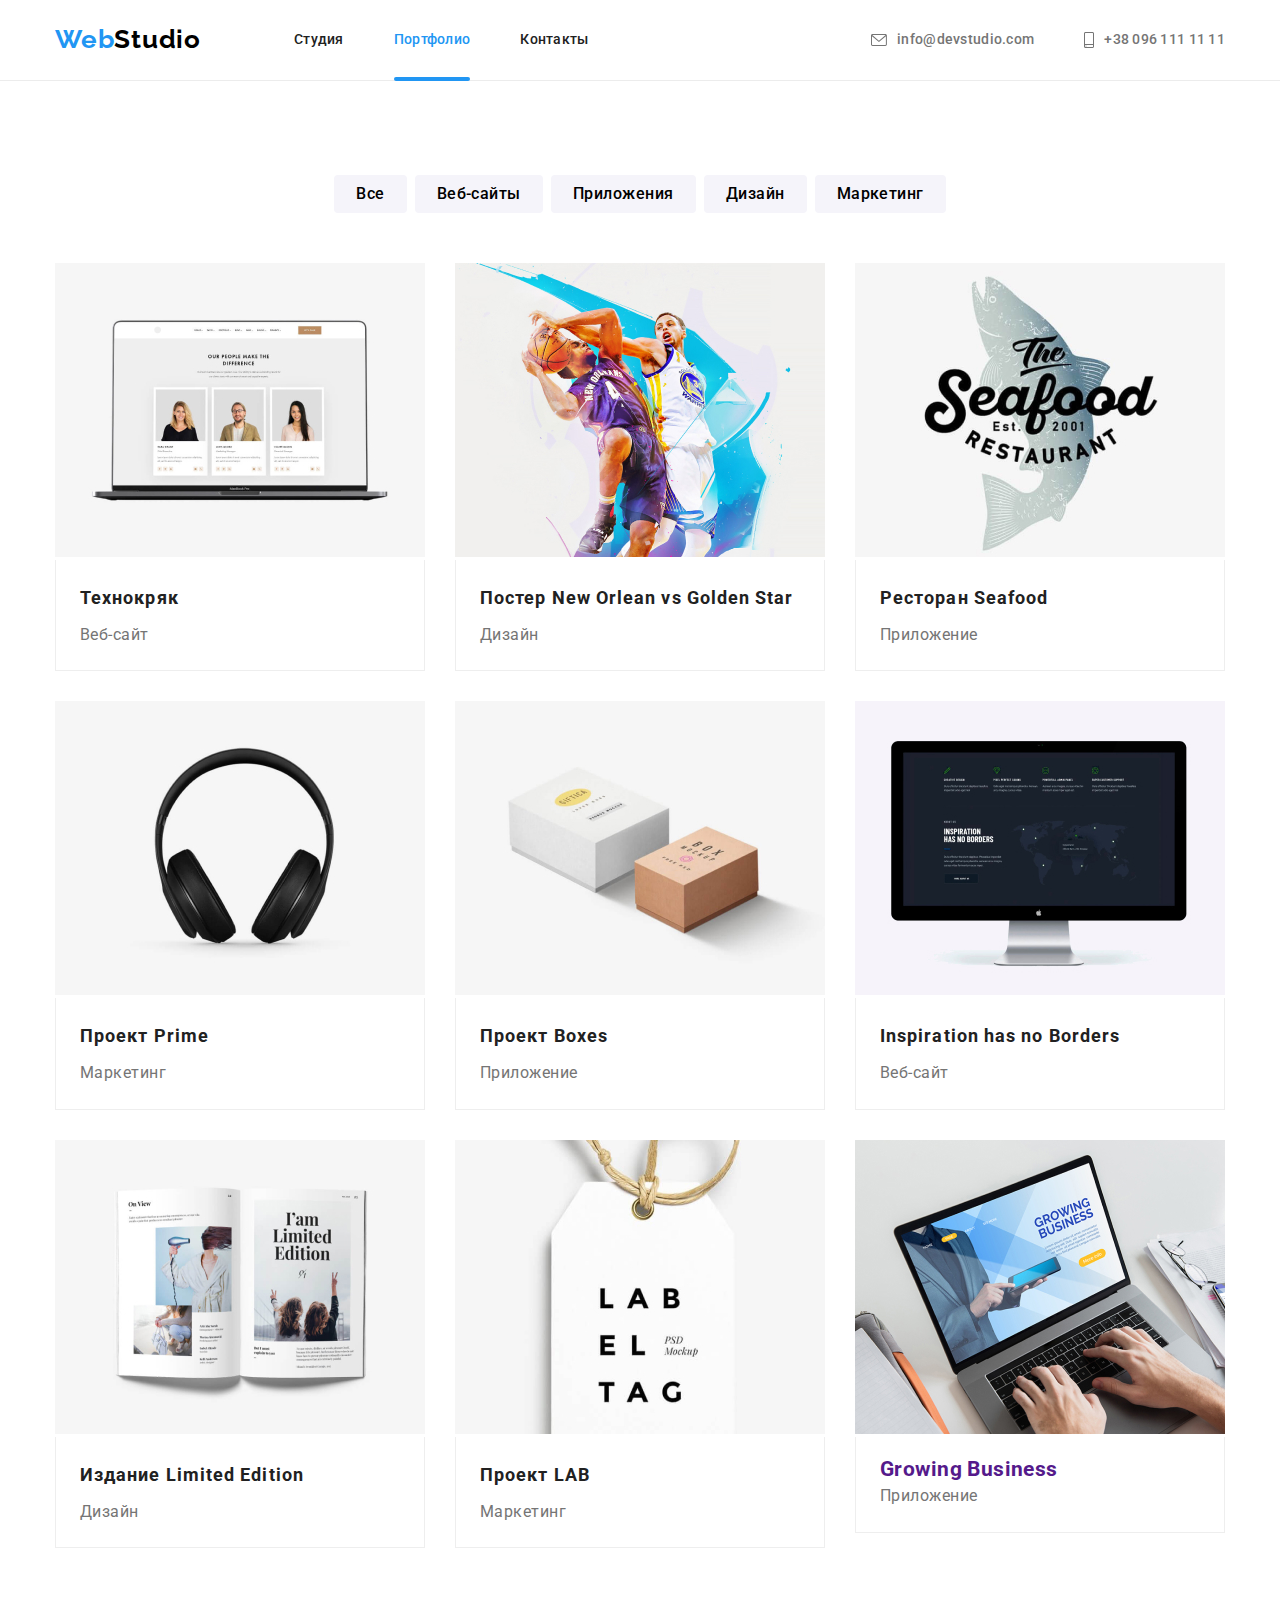
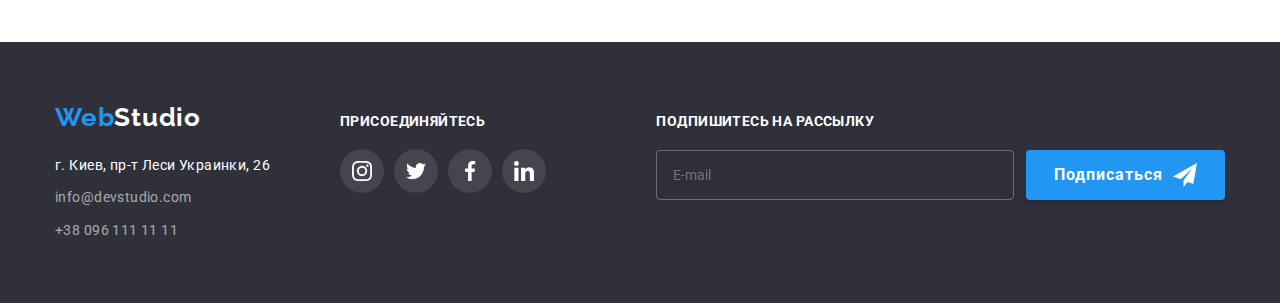
==== portfolio.html @ 837e89fe "6 домашка" ====
<!DOCTYPE html>
<html lang="ru">
	<head>
		<meta charset="UTF-8" />
		<meta http-equiv="X-UA-Compatible" content="IE=edge" />
		<meta name="viewport" content="width=device-width, initial-scale=1.0" />
		<!-- <link rel="stylesheet" href="modern-normalize.css" /> -->
		<link
			rel="stylesheet"
			href="https://cdnjs.cloudflare.com/ajax/libs/modern-normalize/1.0.0/modern-normalize.min.css"
		/>
		<link rel="stylesheet" href="styles.css" />
		<link rel="preconnect" href="https://fonts.googleapis.com" />
		<link rel="preconnect" href="https://fonts.gstatic.com" crossorigin />
		<link
			href="https://fonts.googleapis.com/css2?family=Raleway:wght@700&family=Roboto:wght@400;500;700;900&display=swap"
			rel="stylesheet"
		/>

		<title>Portfolio</title>
	</head>

	<body>
		<!--Заголовок-->
		<header class="header">
			<div class="conteiner header-nav">
				<nav class="header-nav">
					<a href="./index.html" class="logo"><span class="logo-web">Web</span>Studio</a>

					<ul class="menu-nav">
						<li class="item"><a class="nav-link" href="./index.html">Студия</a></li>
						<li class="item"><a class="nav-link act" href="./portfolio.html">Портфолио</a></li>
						<li class="item"><a class="nav-link" href="">Контакты</a></li>
					</ul>
				</nav>

				<ul class="menu-nav-cont">
					<li class="item"
						><a class="nav-cont" href="mailto:info@devstudio.com">
							<svg class="mail-icon">
								<use href="./icons/icons2v.svg#icon-convert1"></use>
							</svg>info@devstudio.com</a>
					</li>
					<li class="item"
						><a class="nav-cont" href="tel:+380961111111">
							<svg class="pfone-icon">
								<use href="./icons/icons2v.svg#icon-smartphone"></use>
							</svg>+38 096 111 11 11</a>
					</li>
				</ul>
			</div>
		</header>
		<main>
			<!--Page-Portfolio-->
			<!--Button-Portfolio-->
			<section class="section">
				<h1 hidden>Послуги</h1>
				<div class="conteiner">
					<ul class="menu-btn-list">
						<li class="item"><button type="button" class="filtre batton-pasiv">Все</button></li>
						<li class="item"><button type="button" class="filtre batton-pasiv">Веб-сайты</button></li>
						<li class="item"><button type="button" class="filtre batton-pasiv">Приложения</button></li>
						<li class="item"><button type="button" class="filtre batton-pasiv">Дизайн</button></li>
						<li class="item"><button type="button" class="filtre batton-pasiv">Маркетинг</button></li>
					</ul>
					<!--Content-Portfolio-->

					<ul class="portfolio">
						<li class="portfolio-cart">
							<a href="" target="_blank" class="cart-link">
								<div class="cart-thomb">
								<img src="images/3-portfolio-01.jpg" class="img-card-two" alt="" width="370" height="294" />
									<p class="owerlay-text">Ресурс предлагает комплексные предложения с 
									разным уровнем функционала и сервисов. 
									Все это позволит посетителю получить исчерпывающие сведения 
									о компании или частном лице.</p>
									</div>
								<div class="item-div">
									<h2 class="portfolio-title portfolio-hed">Технокряк</h2>
									<p class="portfolio-text">Веб-сайт</p>
								</div>
							</a>
						</li>
						<li class="portfolio-cart">
							<a href="" target="_blank" class="cart-link">
								<div class="cart-thomb">
								<img src="images/3-portfolio-02.jpg" class="img-card-two" alt="" width="370" height="294" />
								<p class="owerlay-text">Ресурс предлагает комплексные предложения с 
									разным уровнем функционала и сервисов. 
									Все это позволит посетителю получить исчерпывающие сведения 
									о компании или частном лице.</p>
								</div>
									<div class="item-div">
									<h2 class="portfolio-title portfolio-hed">Постер New Orlean vs Golden Star</h2>
									<p class="portfolio-text">Дизайн</p>
								</div>
							</a>
						</li>
						<li class="portfolio-cart">
							<a href="" target="_blank" class="cart-link">
								<div class="cart-thomb">
								<img src="images/3-portfolio-03.jpg" class="img-card-two" alt="" width="370" height="294" />
								<p class="owerlay-text">Ресурс предлагает комплексные предложения с 
									разным уровнем функционала и сервисов. 
									Все это позволит посетителю получить исчерпывающие сведения 
									о компании или частном лице.</p>
								</div>
									<div class="item-div">
									<h2 class="portfolio-title portfolio-hed">Ресторан Seafood</h2>
									<p class="portfolio-text">Приложение</p>
								</div>
							</a>
						</li>
						<li class="portfolio-cart">
							<a href="" target="_blank" class="cart-link">
								<div class="cart-thomb">
								<img src="images/3-portfolio-04.jpg" class="img-card-two" alt="" width="370" height="294" />
								<p class="owerlay-text">Ресурс предлагает комплексные предложения с 
									разным уровнем функционала и сервисов. 
									Все это позволит посетителю получить исчерпывающие сведения 
									о компании или частном лице.</p>
									</div>
								<div class="item-div">
									<h2 class="portfolio-title portfolio-hed">Проект Prime</h2>
									<p class="portfolio-text">Маркетинг</p>
								</div>
							</a>
						</li>
						<li class="portfolio-cart">
							<a href="" target="_blank" class="cart-link">
								<div class="cart-thomb">
								<img src="images/3-portfolio-05.jpg" class="img-card-two" alt="" width="370" height="294" />
								<p class="owerlay-text">Ресурс предлагает комплексные предложения с 
									разным уровнем функционала и сервисов. 
									Все это позволит посетителю получить исчерпывающие сведения 
									о компании или частном лице.</p>
								</div>
									<div class="item-div">
									<h2 class="portfolio-title portfolio-hed">Проект Boxes</h2>
									<p class="portfolio-text">Приложение</p>
								</div>
							</a>
						</li>
						<li class="portfolio-cart">
							<a href="" target="_blank" class="cart-link">
								<div class="cart-thomb">
								<img src="images/3-portfolio-06.jpg" class="img-card-two" alt="" width="370" height="294" />
								<p class="owerlay-text">Ресурс предлагает комплексные предложения с 
									разным уровнем функционала и сервисов. 
									Все это позволит посетителю получить исчерпывающие сведения 
									о компании или частном лице.</p>
								</div>
									<div class="item-div">
									<h2 class="portfolio-title portfolio-hed">Inspiration has no Borders</h2>
									<p class="portfolio-text">Веб-сайт</p>
								</div>
							</a>
						</li>
						<li class="portfolio-cart">
							<a href="" target="_blank" class="cart-link">
								<div class="cart-thomb">
								<img src="images/3-portfolio-07.jpg" class="img-card-two" alt="" width="370" height="294" />
								<p class="owerlay-text">Ресурс предлагает комплексные предложения с 
									разным уровнем функционала и сервисов. 
									Все это позволит посетителю получить исчерпывающие сведения 
									о компании или частном лице.</p>
								</div>
									<div class="item-div">
									<h2 class="portfolio-title portfolio-hed">Издание Limited Edition</h2>
									<p class="portfolio-text">Дизайн</p>
								</div>
							</a>
						</li>
						<li class="portfolio-cart">
							<a href="" target="_blank" class="cart-link">
								<div class="cart-thomb">
								<img src="images/3-portfolio-08.jpg" class="img-card-two" alt="" width="370" height="294" />
								<p class="owerlay-text">Ресурс предлагает комплексные предложения с 
									разным уровнем функционала и сервисов. 
									Все это позволит посетителю получить исчерпывающие сведения 
									о компании или частном лице.</p>
								</div>
									<div class="item-div">
									<h2 class="portfolio-title portfolio-hed">Проект LAB</h2>
									<p class="portfolio-text">Маркетинг</p>
								</div>
							</a>
						</li>
						<li class="portfolio-cart">
							<a href="" target="_blank" class="cart-link">
								<div class="cart-thomb">
								<img src="images/3-portfolio-09.jpg" class="img-card-two" alt="" width="370" height="294" />
								<p class="owerlay-text">Ресурс предлагает комплексные предложения с 
									разным уровнем функционала и сервисов. 
									Все это позволит посетителю получить исчерпывающие сведения 
									о компании или частном лице.</p>
								</div>
									<div class="item-div">
									<h2 class="portfolio-hed">Growing Business</h2>
									<p class="portfolio-text">Приложение</p>
								</div>
							</a>
						</li>
					</ul>
				</div>
			</section>
		</main>

		<!--footer-->
				<footer class="footer-section">
			<div class="conteiner flex-footer">
				<div class="footer-content">
				<a href="./index.html" class="logo foot"
					><span class="logo-web">Web</span><span class="footer-studio">Studio</span></a>
				<address>
					<ul class="contact-footer">
						<li class="item-foot">
							<a
								class="address"
								href="https://goo.gl/maps/L429s9yHfbcvS6HbA"
								target="_blank"
								rel="noopener noreferrer nofollow"
								>г. Киев, пр-т Леси Украинки, 26</a>
						</li>
						<li class="item-foot"><a class="footer-cont" href="mailto:info@devstudio.com">info@devstudio.com</a></li>
						<li class="item-foot"><a class="footer-cont" href="tel:+380961111111">+38 096 111 11 11</a></li>
					</ul>
				</address>
			</div>

			<div class="footer-soc-icon">
				<p class="soc-title">присоединяйтесь</p>
				<ul class="soc-icon-link">
					<li class="fot-icon-item"><a class="fot-link-soc" href="https://www.instagram.com/" target="_blank" rel="noopener noreferrer nofollow">
						<svg class="fut-icon-item">
							<use href="./images/icons.svg#icon-instagram"></use>
						</svg></a>
					</li>
					<li class="fot-icon-item"><a class="fot-link-soc" href="https://twitter.com/" target="_blank" rel="noopener noreferrer nofollow">
						<svg class="fut-icon-item">
							<use href="./images/icons.svg#icon-twitter"></use>
						</svg></a>
					</li>
					<li class="fot-icon-item"><a class="fot-link-soc" href="https://www.facebook.com/" target="_blank" rel="noopener noreferrer nofollow">
						<svg class="fut-icon-item">
							<use href="./images/icons.svg#icon-facebook"></use>
						</svg></a>
					</li>
					<li class="fot-icon-item"><a class="fot-link-soc" href="https://www.linkedin.com/" target="_blank" rel="noopener noreferrer nofollow">
						<svg class="fut-icon-item">
							<use href="./images/icons.svg#icon-linkedin"></use>
						</svg></a>
					</li>
				</ul>

			</div>

               <form class="footter-form">
				<div>
				<p class="footer-form-title">Подпишитесь на рассылку</p>
				<label class="label-mail">
					<input type="email" name="email" placeholder="E-mail" />
				</label>
			</div>
			<div>
				<button type="submit" class="footer-form-btn">Подписаться
					<svg class="sent-svg">
						<use href="./images/icons.svg#icon-send"></use>
					</svg>
				</button>
			</div>
			   </form>

			</div>
		</footer>
	</body>
</html>
---- styles.css ----
:root {
	--h-text-color: #212121;
	--text-color: #757575;
	--white-color: #ffffff;
	--hero-back-color: #2f303a;
	--accent-color: #2196f3;
	--button-accent-color: #188ce8;
	--fot-con-text-color: rgba(255, 255, 255, 0.6);
	--team-back-color: #f5f4fa;
	--black-color: #000000;
	--box-shadow-color: 0px 3px 1px rgba(0, 0, 0, 0.1), 0px 1px 2px rgba(0, 0, 0, 0.08), 0px 2px 2px rgba(0, 0, 0, 0.12);
	--outline-stiles-control: #920101;
}

@import 'node_modules/modern-normalize/modern-normalize.css';

/*--body-*/
html {
	box-sizing: border-box;
}

*,
*::before,
*::after
 {
	box-sizing: inherit;
}

.section {
	padding-top: 94px;
	padding-bottom: 94px;
}

p,
h1,
h2,
h3,
h4,
h5,
h6 {
	margin: 0;
}

ul {
	padding-left: 0;
	margin: 0;
	list-style: none;

}

body {
	font-family: "Roboto", sans-serif;
	color: #212121;
	font-size: 14px;
	letter-spacing: 0.03em;
	background-color: #ffffff;
	margin: 0;
}







/* Модальное окно */
.backdrop {
	position: fixed;
	top: 0;
	left: 0;
	width: 100%;
	height: 100%;
	opacity: 1;
	background: rgba(0, 0, 0, 0.2);
	transition: opacity 250ms cubic-bezier(0.4, 0, 0.2, 1);
}

.modal {
	position: absolute;
	min-width: 528px;
	min-height: 581px;
	top: 50%;
	left: 50%;
	padding: 40px;
	transform: translate(-50%, -50%) scale(1);
	background: var(--white-color);
	box-shadow: 0px 1px 3px rgba(0, 0, 0, 0.12), 0px 1px 1px rgba(0, 0, 0, 0.14), 0px 2px 1px rgba(0, 0, 0, 0.2);
	border-radius: 4px;
	transform: translate 250ms cubic-bezier(0.4, 0, 0.2, 1);
}

.backdrop.is-hidden .modal {
	transform: translate(-50%, -50%) scale(0.9);
}

.backdrop.is-hidden {
	opacity: 0;
	pointer-events: none;
}

.close-modal {
	position: absolute;
	display: flex;
	width: 30px;
	height: 30px;
	border: 1px solid rgba(0, 0, 0, 0.1);
	border-radius: 50%;
	background-color: var(--white-color);
	align-items: center;
	justify-content: center;
	top: 8px;
	right: 8px;
	fill: var(--black-color);
	transition: fill 250ms cubic-bezier(0.4, 0, 0.2, 1);
}

.close-modal:hover,
.close-modal:focus {
	fill: var(--accent-color);
}

.close-svg {
	width: 18px;
	height: 18px;
}

/*--контент модального вікна--*/
.form {
	display: block;
	width: 448px;
}

.form-title {
	font-weight: 700;
	font-size: 20px;
	line-height: 1.15;
	text-align: center;
	margin-bottom: 12px;
	letter-spacing: 0.03em;
	color: var(--h-text-color);
}

.modal-form-text {
	font-size: 12px;
line-height: 1.16;
letter-spacing: 0.01em;
margin-bottom: 4px;
}

.form-group {
	position: relative;
	display: flex;
	flex-direction: column;
	margin-bottom: 10px;
}

.svg-form {
	position: absolute;
	width: 18px;
	height: 18px;
	left: 12px;
	bottom: 11px;
	fill: var(--black-color);
	transition: fill 250ms cubic-bezier(0.4, 0, 0.2, 1);
}

input:focus ~ .svg-form {
	fill: var(--accent-color);
}

textarea {
	resize: none;
	height: 120px;
	margin-bottom: 20px;
	border: 1px solid rgba(33, 33, 33, 0.2);
	border-radius: 4px;
	outline: none;
	transition: border 250ms cubic-bezier(0.4, 0, 0.2, 1);
}

textarea:focus {
	border: 1px solid var(--accent-color);
}

.comment {
	padding: 12px 16px;
	font-weight: 400;
	font-size: 14px;
    line-height: 1,14;
    letter-spacing: 0.01em;
    color: rgba(117, 117, 117, 0.5);

}

.modal-form label {
	margin-bottom: 4px;
}

.modal-form input {
	margin: 0;
	padding: 0;
}

input {
	padding: 11px 12px 11px 42px;
	border: 1px solid;
	border-color: rgba(33, 33, 33, 0.2);
	border-radius: 4px;
	outline: none;
	transition: border-color 250ms cubic-bezier(0.4, 0, 0.2, 1);
}

input:focus {
	border-color: var(--accent-color);
}

.checkbox {
	position: absolute;
	width: 1px;
	height: 1px;
	margin: -1px;
	border: 0;
	padding: 0;
	white-space: nowrap;
	clip-path: inset(100%);
	clip: rect(0 0 0 0);
	overflow: hidden;
	margin: 0;
}

.checkbox:checked + .icon-check {
	border-color: var(--accent-color);
	background-color: var(--accent-color);
	background-image: url(../images/check.svg);
	background-repeat: no-repeat;
}

.checkbox-label {
	display: flex;
	justify-content: center;
	align-items: center;
}

.icon-check {
	display: inline-block;
	margin-right: 8px;
	width: 16px;
	height: 15px;
	border: 2px solid var(--h-text-color);
	border-radius: 2px;
	transition: border-color 250ms cubic-bezier(0.4, 0, 0.2, 1), background-color 250ms cubic-bezier(0.4, 0, 0.2, 1),
		background-image 250ms cubic-bezier(0.4, 0, 0.2, 1);
}

.policy-link {
	position: relative;
	display: inline-block;
	margin-left: 4px;
	color: var(--accent-color);
	letter-spacing: 0.03em;
	text-decoration: none;
}

.policy-link::after {
	content: "";
	position: absolute;
	display: block;
	left: 0;
	bottom: 1px;
	width: 100%;
	height: 1px;
	background-color: var(--accent-color);
}

.form-button {
	display: block;
	text-align: center;
	letter-spacing: 0.06em;
	width: 200px;
	height: 50px;
	margin: 30px auto 0;
	background-color: var(--accent-color);
	box-shadow: 0px 4px 4px rgba(0, 0, 0, 0.15);
	border: 0;
	border-radius: 4px;
	font-weight: 700;
	font-size: 16px;
	line-height: 1.88;
	color: var(--white-color);
	transition: background-color 250ms cubic-bezier(0.4, 0, 0.2, 1);
}

.form-button:hover,
.form-button:focus {
	background-color: var(--button-accent-color);
}

/*--index--Заголовок--*/
/*--header--*/
.header {
	border-bottom: 1px solid #ececec;
	background-color: var(--white-color);
}

.conteiner {
	width: 1200px;
	padding-left: 15px;
	padding-right: 15px;
	margin-left: auto;
	margin-right: auto;
}

.header-nav {
	display: flex;
	align-items: center;
}

.logo {
	color: var(--black-color);
	font-family: "Raleway";
	font-weight: 700;
	font-size: 26px;
	line-height: 1.2;
	letter-spacing: 0.03em;
	text-decoration: none;
}

.logo-web {
	color: var(--accent-color);
}

.header-nav {
	font-weight: 500;
	line-height: 1.1;
	letter-spacing: 0.02em;
}

.menu-nav {
	display: flex;
	list-style: none;
	margin-left: 93px;
}

.menu-nav .item + .item {
	margin-left: 50px;
}

.logo,
.nav-link,
.nav-cont {
	text-decoration: none;
}

.menu-nav .nav-link {
	position: relative;
	display: block;
	padding-top: 32px;
	padding-bottom: 32px;
	color: var(--h-text-color);
	transition: color 250ms cubic-bezier(0.4, 0, 0.2, 1);
}

.nav-menu .nav-link {
	color: var(--h-text-color);
	list-style: none;
	font-weight: 500;
	line-height: 1.1;
	letter-spacing: 0.02em;
}

.menu-nav .nav-link.act {
	position: relative;
	color: var(--accent-color);
}

.menu-nav .nav-link.act::after {
	content: "";
	position: absolute;
	left: 0;
	bottom: -1px;
	display: block;
	background: #2196f3;
	border-radius: 2px;
	height: 4px;
	width: 100%;
}

.menu-nav-cont {
	display: flex;
	list-style: none;
	margin-left: auto;
	align-items: center;
}

.menu-nav-cont .item + .item {
	margin-left: 50px;
}

.nav-cont {
	color: var(--text-color);
	font-weight: 500;
	line-height: 1.1;
	letter-spacing: 0.02em;
	display: flex;
	align-items: center;
	padding-top: 32px;
	padding-bottom: 32px;
	transition: color 250ms cubic-bezier(0.4, 0, 0.2, 1);
}

.nav-link:hover,
.nav-link:focus,
.nav-cont:hover,
.nav-cont:focus {
	color: var(--accent-color);
}

.mail-icon {
	display: inline-block;
	content: "";
	width: 16px;
	height: 12px;
	fill: currentColor;
	margin-right: 10px;
}

.pfone-icon {
	display: inline-block;
	content: "";
	width: 10px;
	height: 16px;
	fill: currentColor;
	margin-right: 10px;
}

/*--Секція-1_Эффективные решения для вашего бизнеса--*/

.hero {
	max-width: 1600px;
	height: 600px;
	background: #2f303a;
	background-image: linear-gradient(to right, rgba(47, 48, 58, 0.4), rgba(47, 48, 58, 0.4)), url("./images/heder-photo-optim.jpg");
	background-repeat: no-repeat;
	background-size: cover;
	background-position: center;
	text-align: center;
	padding: 200px 0;
	margin: 0 auto;
}

.hero-title {
	font-size: 44px;
	line-height: 1.36;
	letter-spacing: 0.06em;
	text-transform: uppercase;
	color: #ffffff;
	align-items: center;
	margin-left: auto;
	margin-right: auto;
	text-align: center;
	margin-bottom: 30px;
}



.button {
	display: block;
	font-weight: 700;
	font-size: 16px;
	line-height: 1.5;
	color: var(--white-color);
	background-color: var(--accent-color);
	width: 200px;
	height: 50px;
	letter-spacing: 0.06em;
	margin: 0;
	border: 0;
	border-radius: 4px;
	margin-left: auto;
	margin-right: auto;
	transition: background-color 250ms cubic-bezier(0.4, 0, 0.2, 1);
}

.button:hover,
.button:focus {
	background-color: var(--button-accent-color);
}

/*--Секція-2_Наши преимущества--*/
.visually-hidden {
	position: absolute;
	width: 1px;
	height: 1px;
	margin: -1px;
	border: 0;
	padding: 0;
	white-space: nowrap;
	clip-path: inset(100%);
	clip: rect(0 0 0 0);
	overflow: hidden;
	margin: 0;
}




.skils-com-lict {
	display: flex;
	list-style: none;
}

.list-item {
	margin-left: 0px;
	margin-right: 30px;
}

.list-item:last-child {
	margin-right: 0px;
}

.skills-cont {
	width: 270px;
}

.com-item-title,
.head-opys {
	width: 270px;
}

.com-item-title {
	font-weight: 700;
	line-height: 1.14;
	text-transform: uppercase;
	color: var(--h-text-color);
	margin-bottom: 10px;
	font-size: 14px;
}

.head-opys {
	font-weight: 400;
	line-height: 2;
	color: #757575;
}


.box-our-advantages {
  display: flex;
  width: 100%;
  height: 120px;
  background-color: #F5F4FA;
  border-radius: 4px;
  margin-bottom: 30px;
  align-items: center;
  justify-content: center;

}


.icon-figure {
   width: 70px;
   height: 70px;
   padding: 0px;
}


/*--Секція_3-Чем мы занимаемся--*/
.head-poslugu {
	font-weight: 700;
	font-size: 36px;
	line-height: 1.17;
	text-align: center;
	color: var(--h-text-color);
	margin-bottom: 50px;
}

.work-list > li {
	display: flex;
	margin-left: 0px;
	margin-right: 30px;
}

.work-list {
	display: flex;
	list-style: none;
}

.container-our-work:nth-last-child(n + 3) {
	margin-bottom: 0px;
}

.work-list > li:last-child {
	margin-right: 0px;
}

.work-list-works {
	display: block;
	height: auto;
	width: auto;
}
.our-work {
	padding-top: 0px;
}

.img-item {
	position: relative;
}

.text-img {
	position: absolute;
	display: flex;
	justify-content: center;
	align-items: center;
	width: 100%;
	height: 70px;
	bottom: 0;
	background-color: rgba(47, 48, 58, 0.8);
	font-weight: 700;
	font-size: 14px;
	line-height: 16px;
	letter-spacing: 0.03em;
	text-transform: uppercase;
	color: var(--white-color);
}




/*--Секція_4_Наша команда--*/
.container-our-comand {
	background: #f5f4fa;
}

.head-command {
	font-weight: 700;
	font-size: 36px;
	line-height: 1.17;
	text-align: center;
	color: var(--h-text-color);
}

.img-card {
	width: 100%;
	height: auto;
	display: block;
}

.our-comand-li {
	box-shadow: 0px 1px 3px rgba(0, 0, 0, 0.12), 0px 1px 1px rgba(0, 0, 0, 0.14), 0px 2px 1px rgba(0, 0, 0, 0.2);
	border-radius: 0px 0px 4px 4px;
	margin-left: 0px;
	margin-right: 30px;
	background: #ffffff;

}
.our-comand-li:last-child {
	margin-right: 0px;
}

.our-comand {
	display: flex;
	list-style: none;
	margin-top: 50px;
}

.our-comand-name {
	padding-top: 0px;
	padding-bottom: 0px;
}

.name {
	margin-top: 30px;
	margin-bottom: 10px;
	text-align: center;
}

.work {
	margin-bottom: 16px;
}

.mame {
	font-weight: 500;
	font-size: 16px;
	line-height: 1.19;
	text-align: center;
	color: var(--h-text-color);
}

.work {
	font-weight: 400;
	font-size: 16px;
	line-height: 1.19;
	text-align: center;
	color: #757575;
}



/*instagram-twitter-facebook-linkedin*/
 .team-icon {
  display: flex;
  margin-bottom: 30px;
  justify-content: center;
  list-style: none;
  gap: 10px;
 }


.link-soc-team {
  width: 44px;
	height: 44px;
	border-radius: 50%;
	display: flex;
	justify-content: center;
	align-items: center;
	color: var(--text-color);
	background-color: var(--white-color);
	fill: #afb1b8;
	transition: background-color 250ms cubic-bezier(0.4, 0, 0.2, 1), fill 250ms cubic-bezier(0.4, 0, 0.2, 1);
}

.link-soc-team:focus,
.link-soc-team:hover {
  background-color:#2196F3;
  fill:#FFFFFF;
}

.icon-item-team {
width: 20px;
height: 20px;
}

.icon-item-team:hover,
.icon-item-team:focus {
 background-color:#2196F3;
}


/*--5_Постоянные клиенты--*/
.cliens-title {
	font-weight: 700;
	font-size: 36px;
	line-height: 42px;
	text-align: center;
	letter-spacing: 0.03em;
	color: var(--h-text-color);
	margin-bottom: 50px;
}

.cliens-list {
	display: flex;
	gap: 30px;
}

.client-logo {
	display: flex;
	width: 170px;
	height: 92px;
	border: 1px solid #afb1b8;
	border-radius: 4px;
	fill: #afb1b8;
	justify-content: center;
	align-items: center;
	transition: border-color 250ms cubic-bezier(0.4, 0, 0.2, 1), fill 250ms cubic-bezier(0.4, 0, 0.2, 1);
}

.client-logo:hover,
.client-logo:focus {
	border-color: var(--accent-color);
	fill: var(--accent-color);
}

.logo-svg {
	width: 106px;
	height: 60px;
}



/*--footer--*/
.footer-section {
	background-color: var(--hero-back-color);
	padding-top: 60px;
	padding-bottom: 60px;
}

.flex-footer {
	display: flex;
	align-items: baseline;
}

.logo.foot {
	display: block;
	margin-bottom: 20px;
}

.contact-footer {
	display: block;
	font-style: normal;
	list-style: none;
}

.contact-footer .item-foot + .item-foot {
	margin-top: 9px;
}

.address,
.footer-cont {
	text-decoration: none;
}

.footer-studio {
	color: var(--white-color);
}

.address {
	line-height: 1.7;
	letter-spacing: 0.03em;
	color: var(--white-color);
	transition: color 250ms cubic-bezier(0.4, 0, 0.2, 1);
}

.address:hover,
.address:focus {
	color: var(--accent-color);
}

.footer-cont {
	line-height: 1.7;
	letter-spacing: 0.03em;
	color: var(--fot-con-text-color);
	transition: color 250ms cubic-bezier(0.4, 0, 0.2, 1);
}

.footer-cont:hover,
.footer-cont:focus {
	color: var(--accent-color);
}

/* Footer Form */

.footter-form {
 display: flex;
 align-items: flex-end;
	margin-left: auto;
}

.footer-form-title {
	font-weight: 700;
	font-size: 14px;
	line-height: 1.14;
	letter-spacing: 0.03em;
	text-transform: uppercase;
	color: var(--white-color);
	margin-bottom: 20px;
}

.label-mail input {
	width: 358px;
	height: 50px;
	left: 815px;
	top: 2787px;
	padding: 15px 16px;
	border: 1px solid rgba(255, 255, 255, 0.3);
	filter: drop-shadow(0px 4px 4px rgba(0, 0, 0, 0.15));
	border-radius: 4px;
	background-color: transparent;
	color: rgba(255, 255, 255, 0.6);
}

.footer-form-btn {
	display: flex;
	justify-content: center;
	align-items: center;
	padding: 10px 28px;
	font-weight: 700;
	font-size: 16px;
	line-height: 1.88;
	margin-left: 12px;
	letter-spacing: 0.06em;
	color: var(--white-color);
	background-color: var(--accent-color);
	border: 0;
	box-shadow: 0px 4px 4px rgba(0, 0, 0, 0.15);
    border-radius: 4px;
	transition: background-color 250ms cubic-bezier(0.4, 0, 0.2, 1);
}

.sent-svg {
	width: 24px;
	height: 24px;
	margin-left: 10px;
}

.footer-form-btn:hover,
.footer-form-btn:focus {
	background-color: var(--button-accent-color);
}


/*--Page-Portfolio--*/
/*--Button-Portfolio--*/
.menu-btn-list {
	list-style: none;
	display: flex;
	margin-bottom: 50px;
	justify-content: center;
}

.menu-btn-list .item + .item {
	margin-left: 8px;
}

.filtre {
	background-color: var(--team-back-color);
	padding: 6px 22px;
	border-radius: 4px;
	border: 0;
	font-weight: 500;
	font-size: 16px;
	line-height: 1.62;
	text-align: center;
	letter-spacing: 0.03em;
	transition: background-color 250ms cubic-bezier(0.4, 0, 0.2, 1), color 250ms cubic-bezier(0.4, 0, 0.2, 1),
		box-shadow 250ms cubic-bezier(0.4, 0, 0.2, 1);
}

.filtre:hover,
.filtre:focus {
	background-color: var(--accent-color);
	color: var(--white-color);
	box-shadow: var(--box-shadow-color);
}

/*--Content-Portfolio--*/

/* ОВЕРЛЕЙ ПОРТФОЛИО */
.cart-thomb {
	position: relative;
	overflow: hidden;
}

.owerlay-text {
	position: absolute;
	display: block;
	top: 0;
	left: 0;
	width: 100%;
	height: 100%;
	padding: 63px 24px;
	font-style: normal;
	font-weight: 400;
	font-size: 18px;
	line-height: 1.56;
	letter-spacing: 0.03em;
	transform: translateY(101%);
	transition: transform 250ms cubic-bezier(0.4, 0, 0.2, 1);
	color: var(--white-color);
	background-color: rgba(33, 150, 243, 0.9);
}

.portfolio-cart .cart-link:hover .owerlay-text,
.portfolio-cart .cart-link:focus .owerlay-text {
	transform: translateY(0);
}


/*--потрфоліo--*/
.portfolio {
	display: flex;
	flex-wrap: wrap;
}

.portfolio-cart {
	background: var(--white-color);
	list-style: none;
	flex-basis: calc((100% - 60px) / 3);
	margin-right: 30px;
	margin-bottom: 30px;
}

.portfolio-cart:nth-last-child(3n + 1) {
	margin-right: 0;
}

.portfolio-cart:nth-last-child(-n + 3) {
	margin-bottom: 0;
}

.cart-link {
	position: relative;
	display: block;
	text-decoration: none;
	transition: box-shadow 250ms cubic-bezier(0.4, 0, 0.2, 1);
}

.cart-link:hover {
	box-shadow: 0px 1px 1px rgba(0, 0, 0, 0.12), 0px 4px 4px rgba(0, 0, 0, 0.06), 1px 4px 6px rgba(0, 0, 0, 0.16);
}

.item-div {
	border: 1px solid #eeeeee;
	border-top: none;
	padding: 20px 24px;
}

.portfolio-title {
	font-weight: 700;
	font-size: 18px;
	line-height: 2;
	letter-spacing: 0.06em;
	color: var(--h-text-color);
	margin-bottom: 4px;
}

.portfolio-text {
	color: var(--text-color);
	font-size: 16px;
	line-height: 1.9;
	letter-spacing: 0.03em;
}


/* Социальные сети футера */
.footer-soc-icon {
	margin-left: 70px;
}

.soc-title {
	font-weight: 700;
	font-size: 14px;
	line-height: 16px;
	margin-bottom: 20px;
	letter-spacing: 0.03em;
	text-transform: uppercase;
	color: var(--white-color);
}

.soc-icon-link {
	display: flex;
	margin-bottom: 30px;
	justify-content: center;
	gap: 10px;
}

.fot-link-soc {
	width: 44px;
	height: 44px;
	border-radius: 50%;
	display: flex;
	justify-content: center;
	align-items: center;
	color: var(--text-color);
	background-color: rgba(255, 255, 255, 0.1);
	fill: var(--white-color);
	transition: background-color 250ms cubic-bezier(0.4, 0, 0.2, 1);
}

.fot-link-soc:focus,
.fot-link-soc:hover {
	background-color: var(--accent-color);
}

.fut-icon-item {
	width: 20px;
	height: 20px;
}
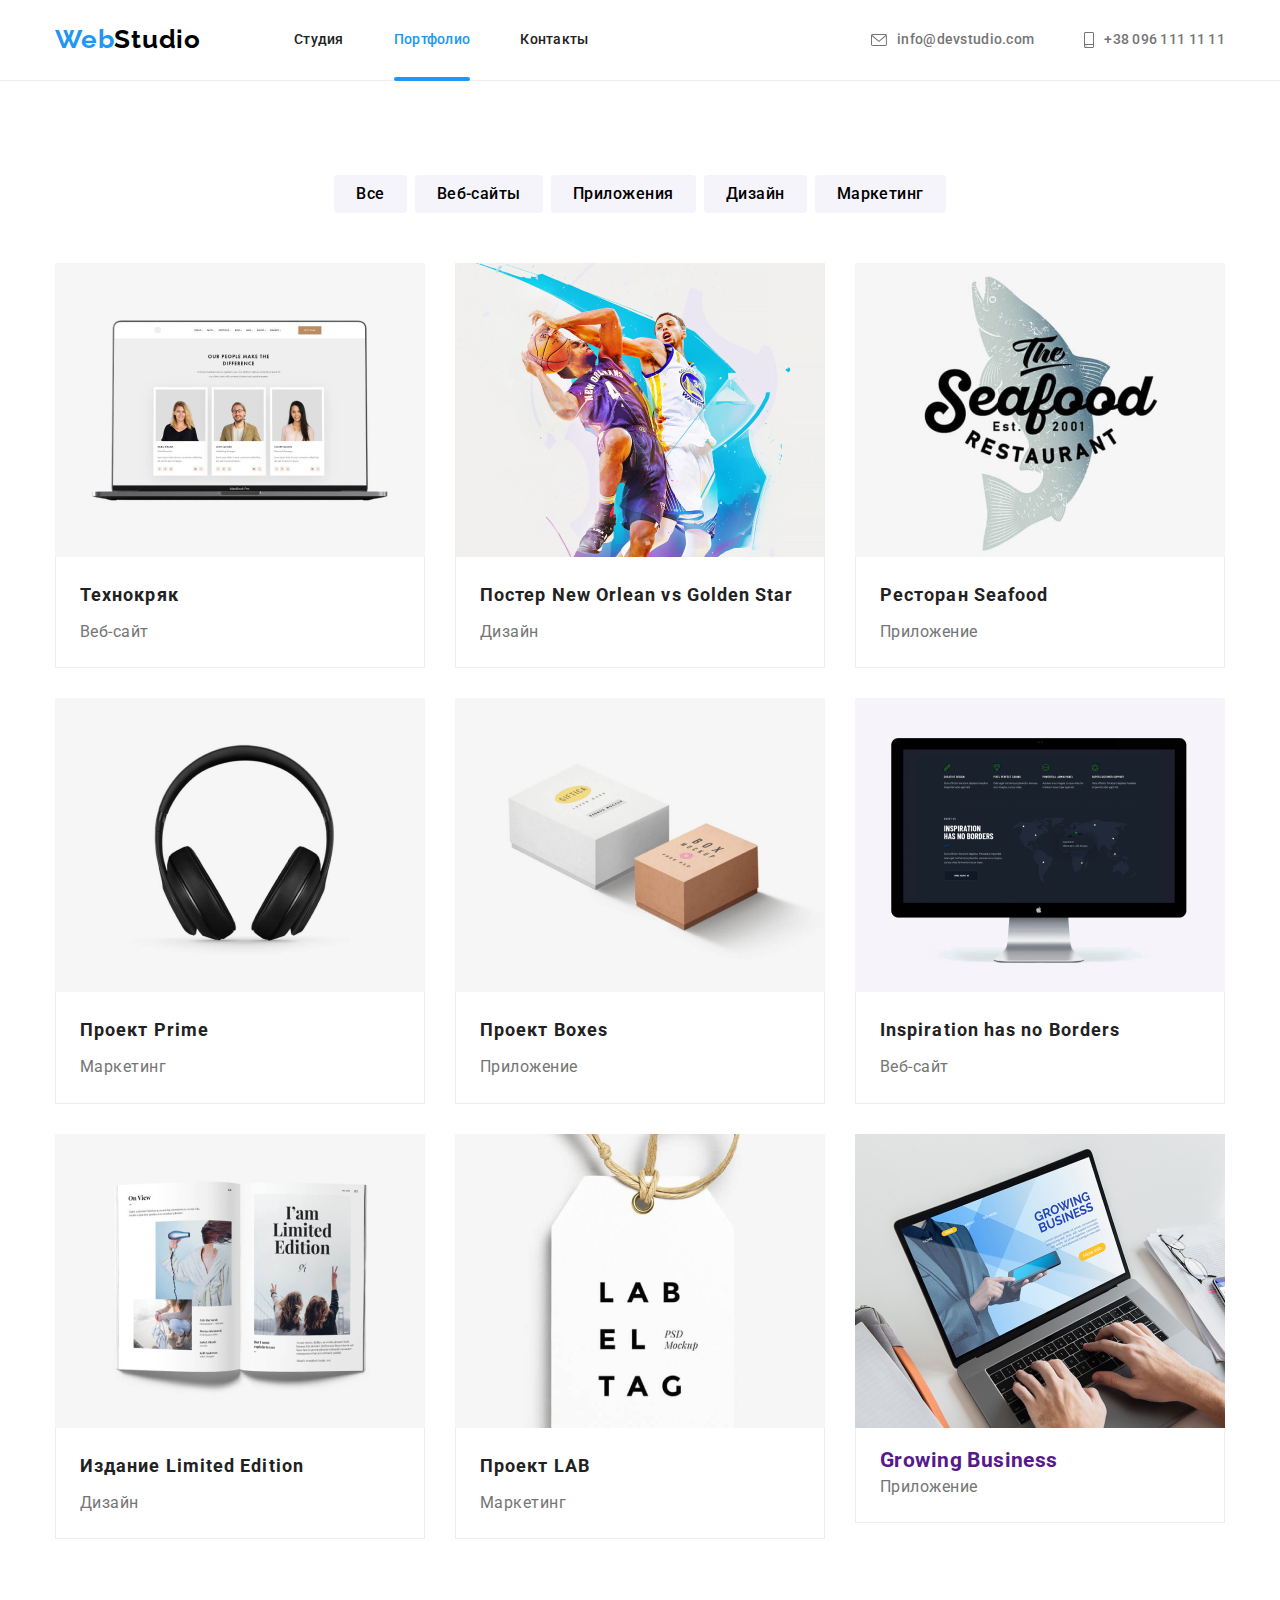
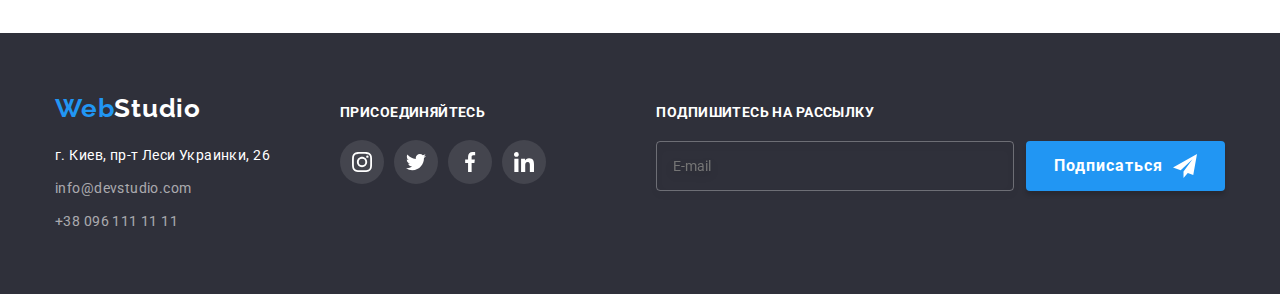
==== commit 1567550a: "zmina koloru textu" ====
--- a/portfolio.html
+++ b/portfolio.html
@@ -69,7 +69,7 @@
 						<li class="portfolio-cart">
 							<a href="" target="_blank" class="cart-link">
 								<div class="cart-thomb">
-								<img src="images/3-portfolio-01.jpg" class="img-card-two" alt="" width="370" height="294" />
+								<img src="images/1img.jpg" class="img-card-two" alt="" width="370" height="294" />
 									<p class="owerlay-text">Ресурс предлагает комплексные предложения с 
 									разным уровнем функционала и сервисов. 
 									Все это позволит посетителю получить исчерпывающие сведения 
@@ -84,7 +84,7 @@
 						<li class="portfolio-cart">
 							<a href="" target="_blank" class="cart-link">
 								<div class="cart-thomb">
-								<img src="images/3-portfolio-02.jpg" class="img-card-two" alt="" width="370" height="294" />
+								<img src="images/2img.jpg" class="img-card-two" alt="" width="370" height="294" />
 								<p class="owerlay-text">Ресурс предлагает комплексные предложения с 
 									разным уровнем функционала и сервисов. 
 									Все это позволит посетителю получить исчерпывающие сведения 
@@ -99,7 +99,7 @@
 						<li class="portfolio-cart">
 							<a href="" target="_blank" class="cart-link">
 								<div class="cart-thomb">
-								<img src="images/3-portfolio-03.jpg" class="img-card-two" alt="" width="370" height="294" />
+								<img src="images/3img.jpg" class="img-card-two" alt="" width="370" height="294" />
 								<p class="owerlay-text">Ресурс предлагает комплексные предложения с 
 									разным уровнем функционала и сервисов. 
 									Все это позволит посетителю получить исчерпывающие сведения 
@@ -114,7 +114,7 @@
 						<li class="portfolio-cart">
 							<a href="" target="_blank" class="cart-link">
 								<div class="cart-thomb">
-								<img src="images/3-portfolio-04.jpg" class="img-card-two" alt="" width="370" height="294" />
+								<img src="images/4img.jpg" class="img-card-two" alt="" width="370" height="294" />
 								<p class="owerlay-text">Ресурс предлагает комплексные предложения с 
 									разным уровнем функционала и сервисов. 
 									Все это позволит посетителю получить исчерпывающие сведения 
@@ -129,7 +129,7 @@
 						<li class="portfolio-cart">
 							<a href="" target="_blank" class="cart-link">
 								<div class="cart-thomb">
-								<img src="images/3-portfolio-05.jpg" class="img-card-two" alt="" width="370" height="294" />
+								<img src="images/5img.jpg" class="img-card-two" alt="" width="370" height="294" />
 								<p class="owerlay-text">Ресурс предлагает комплексные предложения с 
 									разным уровнем функционала и сервисов. 
 									Все это позволит посетителю получить исчерпывающие сведения 
@@ -144,7 +144,7 @@
 						<li class="portfolio-cart">
 							<a href="" target="_blank" class="cart-link">
 								<div class="cart-thomb">
-								<img src="images/3-portfolio-06.jpg" class="img-card-two" alt="" width="370" height="294" />
+								<img src="images/6img.jpg" class="img-card-two" alt="" width="370" height="294" />
 								<p class="owerlay-text">Ресурс предлагает комплексные предложения с 
 									разным уровнем функционала и сервисов. 
 									Все это позволит посетителю получить исчерпывающие сведения 
@@ -159,7 +159,7 @@
 						<li class="portfolio-cart">
 							<a href="" target="_blank" class="cart-link">
 								<div class="cart-thomb">
-								<img src="images/3-portfolio-07.jpg" class="img-card-two" alt="" width="370" height="294" />
+								<img src="images/7img.jpg" class="img-card-two" alt="" width="370" height="294" />
 								<p class="owerlay-text">Ресурс предлагает комплексные предложения с 
 									разным уровнем функционала и сервисов. 
 									Все это позволит посетителю получить исчерпывающие сведения 
@@ -174,7 +174,7 @@
 						<li class="portfolio-cart">
 							<a href="" target="_blank" class="cart-link">
 								<div class="cart-thomb">
-								<img src="images/3-portfolio-08.jpg" class="img-card-two" alt="" width="370" height="294" />
+								<img src="images/8img.jpg" class="img-card-two" alt="" width="370" height="294" />
 								<p class="owerlay-text">Ресурс предлагает комплексные предложения с 
 									разным уровнем функционала и сервисов. 
 									Все это позволит посетителю получить исчерпывающие сведения 
@@ -189,7 +189,7 @@
 						<li class="portfolio-cart">
 							<a href="" target="_blank" class="cart-link">
 								<div class="cart-thomb">
-								<img src="images/3-portfolio-09.jpg" class="img-card-two" alt="" width="370" height="294" />
+								<img src="images/9img.jpg" class="img-card-two" alt="" width="370" height="294" />
 								<p class="owerlay-text">Ресурс предлагает комплексные предложения с 
 									разным уровнем функционала и сервисов. 
 									Все это позволит посетителю получить исчерпывающие сведения 
--- a/styles.css
+++ b/styles.css
@@ -1,3 +1,17 @@
+
+
+
+
+
+
+
+
+
+
+
+
+
+
 
 
 :root {
@@ -13,7 +27,6 @@
 	--box-shadow-color: 0px 3px 1px rgba(0, 0, 0, 0.1), 0px 1px 2px rgba(0, 0, 0, 0.08), 0px 2px 2px rgba(0, 0, 0, 0.12);
 	--outline-stiles-control: #920101;
 }
-
 @import 'node_modules/modern-normalize/modern-normalize.css';
 
 /*--body-*/
@@ -31,6 +44,15 @@
 .section {
 	padding-top: 94px;
 	padding-bottom: 94px;
+}
+
+body {
+	background-color: var(--white-color);
+	color: var(--text-color);
+	font-family: Roboto, sans-serif;
+	letter-spacing: 0.03em;
+	font-size: 14px;
+	margin: 0;
 }
 
 p,
@@ -47,23 +69,15 @@
 	padding-left: 0;
 	margin: 0;
 	list-style: none;
-
-}
-
-body {
-	font-family: "Roboto", sans-serif;
-	color: #212121;
-	font-size: 14px;
-	letter-spacing: 0.03em;
-	background-color: #ffffff;
-	margin: 0;
-}
-
-
-
-
-
-
+}
+
+img {
+	display: block;
+}
+
+button {
+	cursor: pointer;
+}
 
 /* Модальное окно */
 .backdrop {
@@ -143,7 +157,7 @@
 }
 
 .modal-form-text {
-	font-size: 12px;
+font-size: 12px;
 line-height: 1.16;
 letter-spacing: 0.01em;
 margin-bottom: 4px;
@@ -441,7 +455,7 @@
 	max-width: 1600px;
 	height: 600px;
 	background: #2f303a;
-	background-image: linear-gradient(to right, rgba(47, 48, 58, 0.4), rgba(47, 48, 58, 0.4)), url("./images/heder-photo-optim.jpg");
+	background-image: linear-gradient(to right, rgba(47, 48, 58, 0.4), rgba(47, 48, 58, 0.4)), url("../images/Img-hero.jpg");
 	background-repeat: no-repeat;
 	background-size: cover;
 	background-position: center;
@@ -463,8 +477,7 @@
 	margin-bottom: 30px;
 }
 
-
-
+/* BUTTOM */
 .button {
 	display: block;
 	font-weight: 700;
@@ -488,7 +501,8 @@
 	background-color: var(--button-accent-color);
 }
 
-/*--Секція-2_Наши преимущества--*/
+/*--Секція-2_Особенности компании--*/
+
 .visually-hidden {
 	position: absolute;
 	width: 1px;
@@ -503,104 +517,75 @@
 	margin: 0;
 }
 
-
-
-
 .skils-com-lict {
-	display: flex;
 	list-style: none;
-}
-
-.list-item {
-	margin-left: 0px;
-	margin-right: 30px;
-}
-
-.list-item:last-child {
-	margin-right: 0px;
-}
-
-.skills-cont {
+	display: flex;
+}
+
+.skils-com-lict .item + .item {
+	margin-left: 30px;
+}
+
+.com-list-item {
 	width: 270px;
 }
 
-.com-item-title,
-.head-opys {
-	width: 270px;
+.icon-box {
+	display: flex;
+	width: 100%;
+	height: 120px;
+	background-color: var(--team-back-color);
+	border-radius: 4px;
+	margin-bottom: 30px;
+	align-items: center;
+	justify-content: center;
+}
+
+.hidden-icon {
+	width: 70px;
+	height: 70px;
 }
 
 .com-item-title {
 	font-weight: 700;
-	line-height: 1.14;
+	font-size: 14px;
+	line-height: 1.1;
+	letter-spacing: 0.03em;
 	text-transform: uppercase;
 	color: var(--h-text-color);
+	margin: 0;
 	margin-bottom: 10px;
-	font-size: 14px;
-}
-
-.head-opys {
-	font-weight: 400;
-	line-height: 2;
-	color: #757575;
-}
-
-
-.box-our-advantages {
-  display: flex;
-  width: 100%;
-  height: 120px;
-  background-color: #F5F4FA;
-  border-radius: 4px;
-  margin-bottom: 30px;
-  align-items: center;
-  justify-content: center;
-
-}
-
-
-.icon-figure {
-   width: 70px;
-   height: 70px;
-   padding: 0px;
+}
+
+.com-item-text {
+	line-height: 1.7;
+	letter-spacing: 0.03em;
 }
 
 
 /*--Секція_3-Чем мы занимаемся--*/
-.head-poslugu {
+
+.work {
+	padding-top: 0;
+}
+
+.work-title {
 	font-weight: 700;
 	font-size: 36px;
-	line-height: 1.17;
+	line-height: 1.16;
 	text-align: center;
+	letter-spacing: 0.03em;
 	color: var(--h-text-color);
 	margin-bottom: 50px;
 }
 
-.work-list > li {
-	display: flex;
-	margin-left: 0px;
-	margin-right: 30px;
-}
-
 .work-list {
-	display: flex;
 	list-style: none;
-}
-
-.container-our-work:nth-last-child(n + 3) {
-	margin-bottom: 0px;
-}
-
-.work-list > li:last-child {
-	margin-right: 0px;
-}
-
-.work-list-works {
-	display: block;
-	height: auto;
-	width: auto;
-}
-.our-work {
-	padding-top: 0px;
+	display: flex;
+}
+
+.work-list .item + .item {
+	margin-left: 30px;
 }
 
 .img-item {
@@ -623,92 +608,68 @@
 	text-transform: uppercase;
 	color: var(--white-color);
 }
-
-
-
-
 /*--Секція_4_Наша команда--*/
-.container-our-comand {
-	background: #f5f4fa;
-}
-
-.head-command {
+.team {
+	background-color: var(--team-back-color);
+}
+
+.team-title {
 	font-weight: 700;
 	font-size: 36px;
-	line-height: 1.17;
+	line-height: 1.16;
 	text-align: center;
+	letter-spacing: 0.03em;
 	color: var(--h-text-color);
-}
-
-.img-card {
-	width: 100%;
-	height: auto;
-	display: block;
-}
-
-.our-comand-li {
+	margin-bottom: 50px;
+}
+
+.team-list {
+	list-style: none;
+	display: flex;
+}
+
+.team-list .cart-team + .cart-team {
+	margin-left: 30px;
+}
+
+.cart-team {
+	background-color: var(--white-color);
 	box-shadow: 0px 1px 3px rgba(0, 0, 0, 0.12), 0px 1px 1px rgba(0, 0, 0, 0.14), 0px 2px 1px rgba(0, 0, 0, 0.2);
 	border-radius: 0px 0px 4px 4px;
-	margin-left: 0px;
-	margin-right: 30px;
-	background: #ffffff;
-
-}
-.our-comand-li:last-child {
-	margin-right: 0px;
-}
-
-.our-comand {
-	display: flex;
-	list-style: none;
-	margin-top: 50px;
-}
-
-.our-comand-name {
-	padding-top: 0px;
-	padding-bottom: 0px;
-}
-
-.name {
-	margin-top: 30px;
-	margin-bottom: 10px;
+}
+
+.team-img {
+	margin-bottom: 30px;
+}
+
+.cart-title {
 	text-align: center;
-}
-
-.work {
-	margin-bottom: 16px;
-}
-
-.mame {
 	font-weight: 500;
 	font-size: 16px;
-	line-height: 1.19;
+	line-height: 1.18;
+	letter-spacing: 0.03em;
+	color: var(--h-text-color);
+	margin-bottom: 10px;
+}
+
+.cart-text {
 	text-align: center;
-	color: var(--h-text-color);
-}
-
-.work {
-	font-weight: 400;
 	font-size: 16px;
-	line-height: 1.19;
-	text-align: center;
-	color: #757575;
-}
-
-
+	line-height: 1.18;
+	letter-spacing: 0.03em;
+	margin-bottom: 16px;
+}
 
 /*instagram-twitter-facebook-linkedin*/
  .team-icon {
-  display: flex;
-  margin-bottom: 30px;
-  justify-content: center;
-  list-style: none;
-  gap: 10px;
- }
-
+	display: flex;
+	margin-bottom: 30px;
+	justify-content: center;
+	gap: 10px;
+}
 
 .link-soc-team {
-  width: 44px;
+	width: 44px;
 	height: 44px;
 	border-radius: 50%;
 	display: flex;
@@ -722,18 +683,13 @@
 
 .link-soc-team:focus,
 .link-soc-team:hover {
-  background-color:#2196F3;
-  fill:#FFFFFF;
+	background-color: var(--accent-color);
+	fill: var(--white-color);
 }
 
 .icon-item-team {
-width: 20px;
-height: 20px;
-}
-
-.icon-item-team:hover,
-.icon-item-team:focus {
- background-color:#2196F3;
+	width: 20px;
+	height: 20px;
 }
 
 
